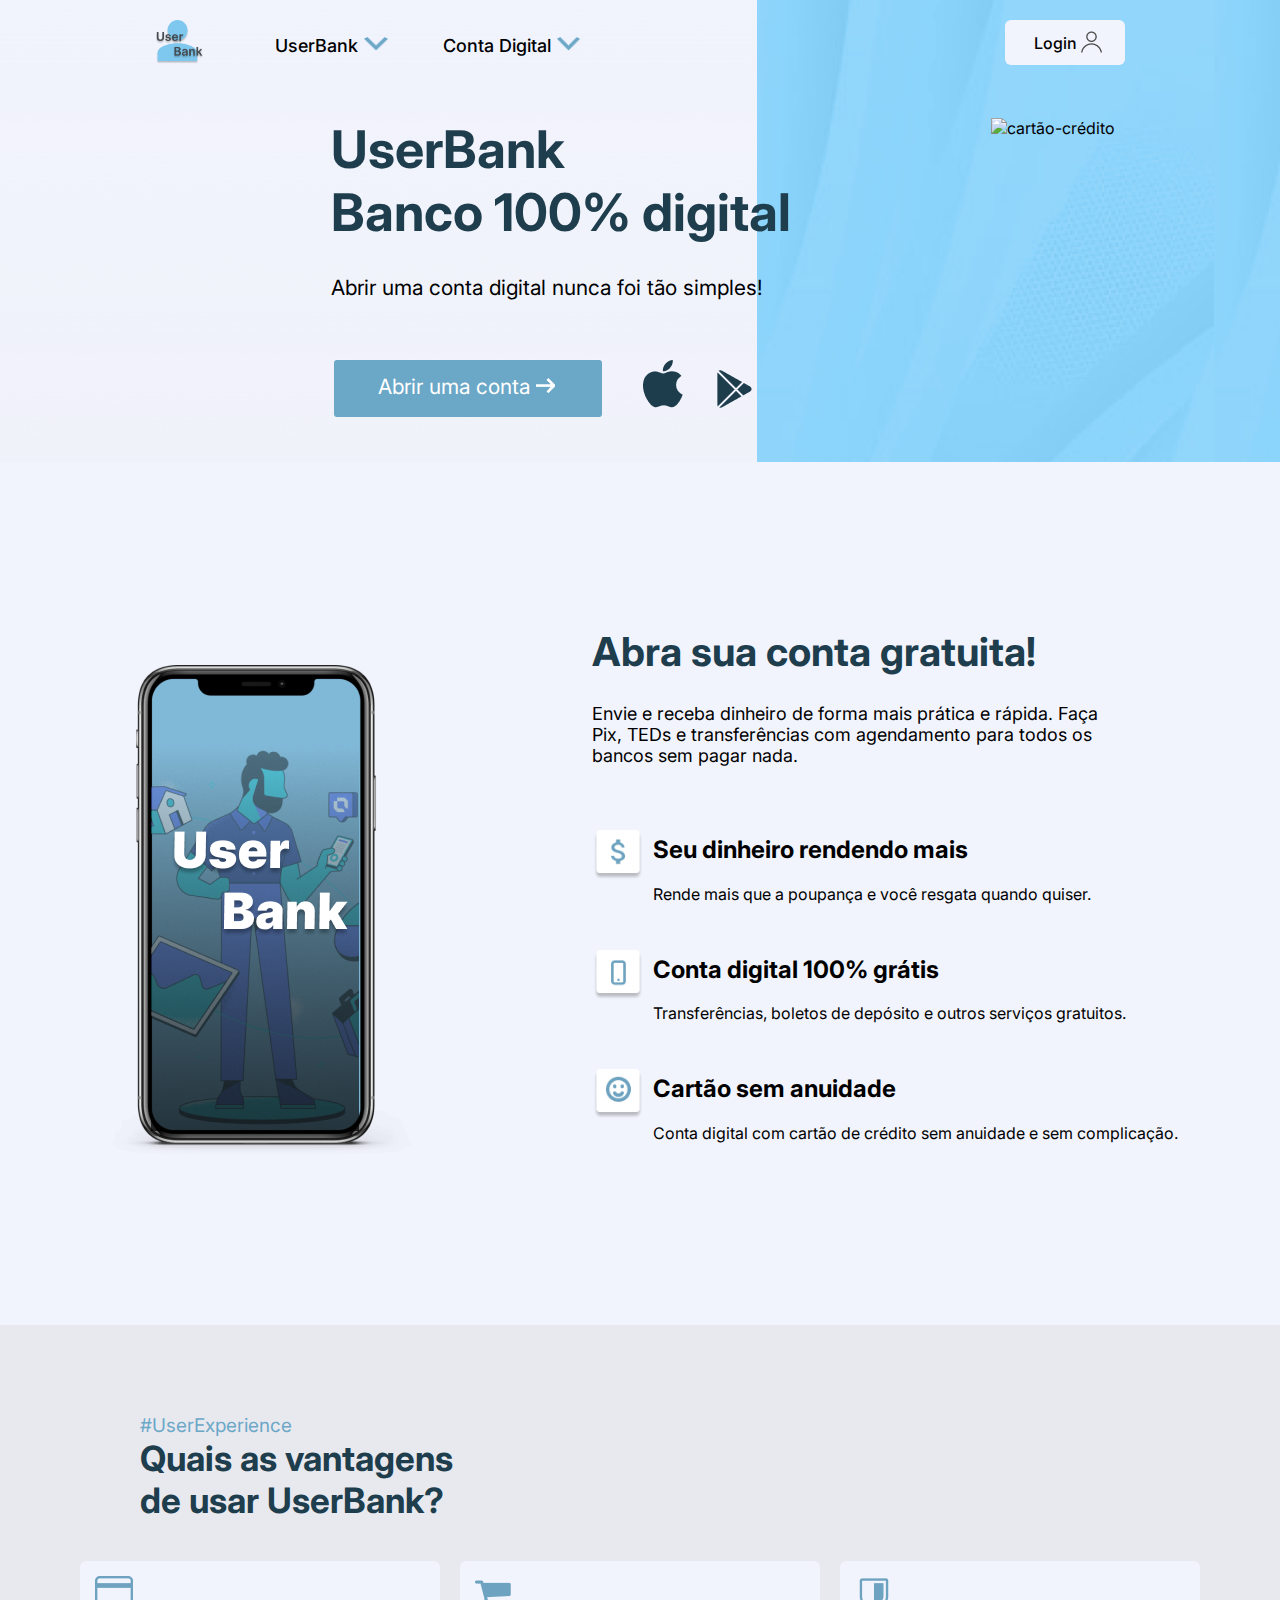
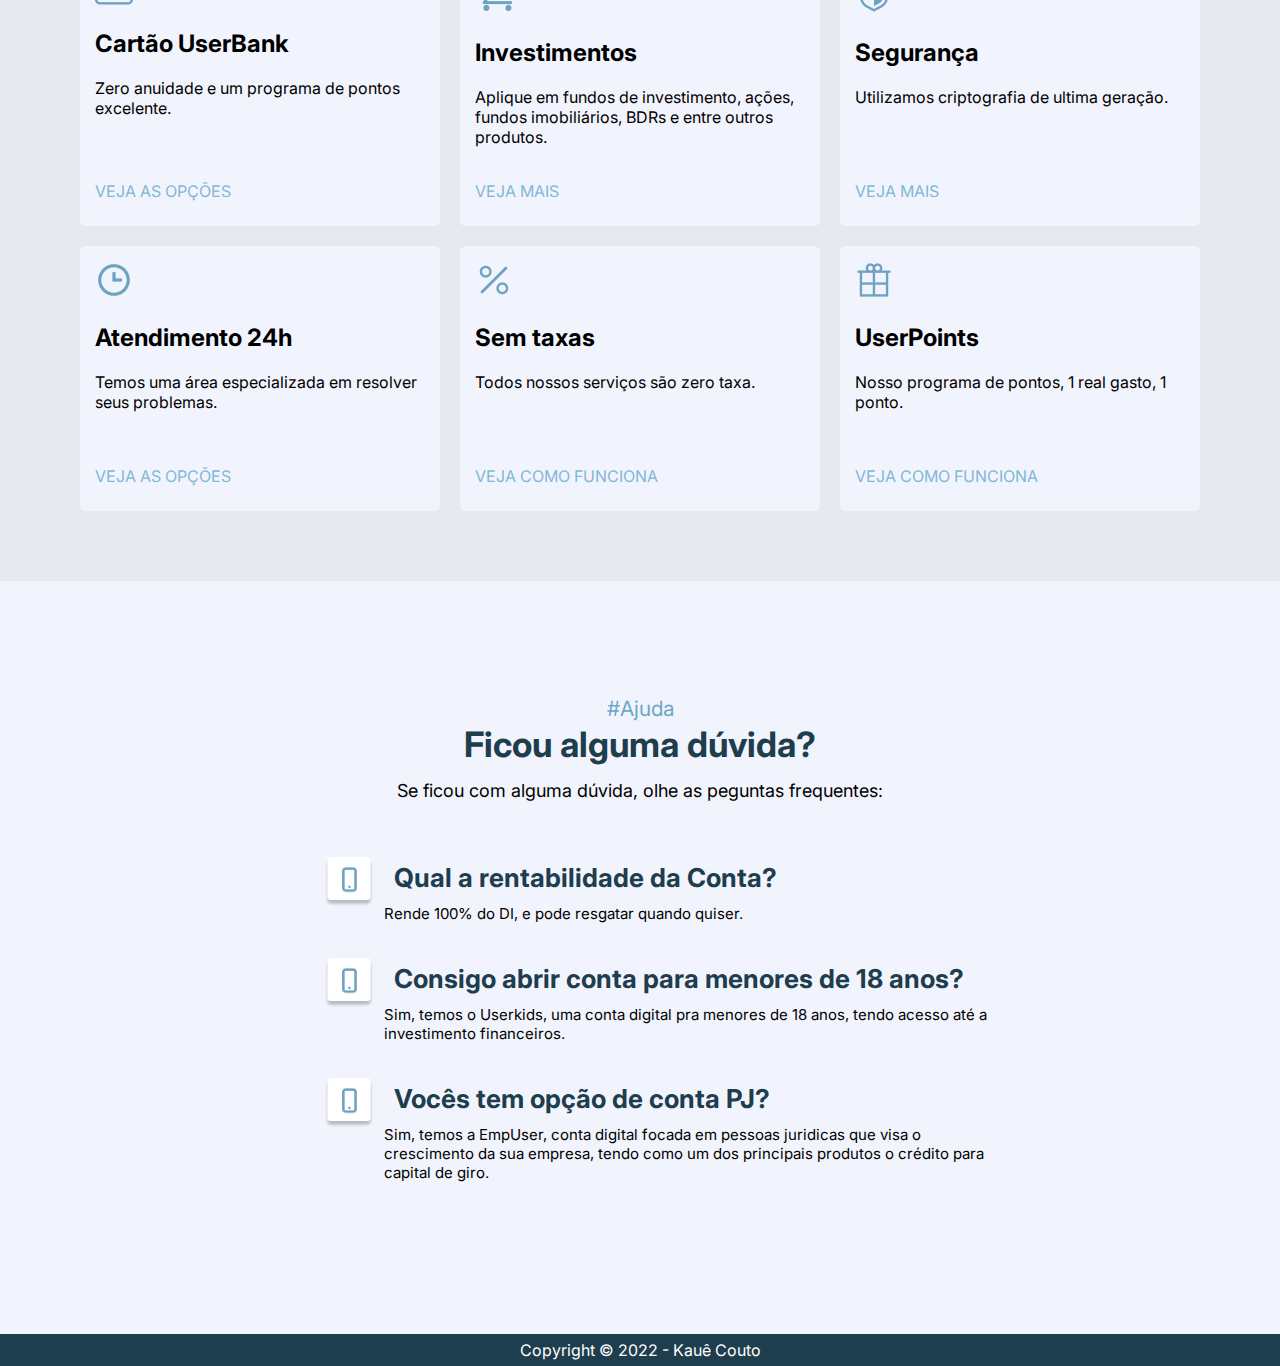
==== home/index.html @ 18cbf7d1 "novas melhorias" ====
<!DOCTYPE html>
<html lang="pt-br">
<head>
    <meta charset="UTF-8">
    <meta http-equiv="X-UA-Compatible" content="IE=edge">
    <meta name="viewport" content="width=device-width, initial-scale=1.0">
    <title>UserBank</title>
    <link rel="stylesheet" href="../style/style.css">
    <link rel="preconnect" href="https://fonts.googleapis.com">
    <link rel="preconnect" href="https://fonts.gstatic.com" crossorigin>
    <link href="https://fonts.googleapis.com/css2?family=Inter:wght@100;200;400;500;700&display=swap" rel="stylesheet">
    <link rel="shortcut icon" href="../imagens/favicon.ico" type="image/x-icon">
</head>
<body>
    <main>
        <section class="topo">
            <header>
                <div class="items-header">
                    <section class="menu-flex">
                        <a href="../home/index.html"><img src="../imagens/logo-userbank2.png" alt="logo" id="logo"></a>
                        <h2>UserBank <img src="../imagens/Vector.png" alt="seta-baixo"> </h2>
                        <h2>Conta Digital <img src="../imagens/Vector.png" alt="seta-baixo"> </h2>
                    </section>
                    <section id="header-buttom"><a href="">Login<img src="../imagens/logo-buttom.png" alt="logo-usuário"></a></section>
                </div>
            </header>
            <article class="principal">
                <div class="conteudo-principal">
                    <h1>UserBank<br>Banco 100% digital</h1>
                    <p>Abrir uma conta digital nunca foi tão simples!</p>
                    <aside>
                        <div class="nav-principal">
                            <a href="../criar-conta/criar-conta.html" id="button">Abrir uma conta <img src="../imagens/seta.png" alt="imagem-seta"></a>
                            <ul>
                                <li><a href="https://www.apple.com/br/app-store/" target="_blank"><img src="../imagens/logo-apple.png" alt="logo-apple"></a></li>
                                <li><a href="https://play.google.com/store/games?utm_source=latam_Med&utm_medium=hasem&utm_content=Jul1520&utm_campaign=Evergreen&pcampaignid=MKT-FDR-latam-br-1002290-Med-hasem-py-Evergreen-Jul1520-Text_Search_BKWS-41905086&gclid=Cj0KCQjwxveXBhDDARIsAI0Q0x3iPCXiD33OQpVtV9m7NaFHiMIhlcOXJaumCvkGXsngM12v56jOOU4aAuBSEALw_wcB&gclsrc=aw.ds" target="_blank"><img src="../imagens/logo-play-store.png" alt="logo-play-store"></a></li>
                            </ul>
                        </div>
                    </aside>
                </div>
                    <picture>
                        <source media="(max-width:1400px)" srcset="imagens/cartão-flutuando-p.png" id="cartao-p">
                        <img src="../imagens/cartão-flutuando2.png" alt="cartão-crédito" id="cartao">
                    </picture>
            </article>
        </section>
        <section class="segunda-section">
            <picture id="celular">
                <source media="(max-width: 1100px)" srcset="../imagens/Celular-p.png" id="celular-p">
                <img src="../imagens/Celular.png" alt="imagem-celular" id="celular-g">
            </picture>
            <section class="grupo-conteudo">
                <div class="conteudo-segunda">
                    <h1>Abra sua conta gratuita!</h1>
                    <p>Envie e receba dinheiro de forma mais prática e rápida. Faça Pix, TEDs e transferências com agendamento para todos os bancos sem pagar nada.
                    </p>
                </div>
                <article>
                    <ul class="lista">
                        <li>
                            <img src="../imagens/image-sifrao.png" alt="imagem-sifrao">
                            <div>
                                <h2>Seu dinheiro rendendo mais</h2>
                                <p>Rende mais que a poupança e você resgata quando quiser.</p>
                            </div>
                        </li>
                        <li>
                            <img src="../imagens/image-celular.png" alt="imagem-celular">
                            <div>
                                <h2>Conta digital 100% grátis</h2>
                                <p>Transferências, boletos de depósito e outros serviços gratuitos.
                                </p>
                            </div>
                        </li>
                        <li>
                            <img src="../imagens/image-feliz.png" alt="figurinha-feliz">
                            <div>
                                <h2>Cartão sem anuidade</h2>
                                <p>Conta digital com cartão de crédito sem anuidade e sem complicação.</p>
                            </div>
                        </li>
                    </ul>
                </article>
            </section>
        </section>
        <section class="terceira-section">
            <section class="section-vantagens">
                <article>
                    <div class="titulo-vantagens">
                        <p>#UserExperience</p>
                        <h1>Quais as vantagens de usar UserBank?</h1>
                    </div>
                </article>
                <ul class="cards-vantagens">
                    <li> <img src="../imagens/cartao.png" alt="imagem-cartão">
                    <h2>Cartão UserBank</h2>
                    <p>Zero anuidade e um programa de pontos excelente.</p>
                    <a href="">VEJA AS OPÇÕES</a>
                 </li>
                    <li> <img src="../imagens/carrinho.png" alt="imagem-carrinho">
                    <h2>Investimentos</h2>
                    <p>Aplique em fundos de investimento, ações, fundos imobiliários, BDRs e entre outros produtos.</p>
                    <a href="">VEJA MAIS</a>
                 </li>
                    <li> <img src="../imagens/escudo.png" alt="imagem-escudo">
                    <h2>Segurança</h2>
                    <p>Utilizamos criptografia de ultima geração.</p>
                    <a href="">VEJA MAIS</a>
                 </li>
                    <li> <img src="../imagens/relogio.png" alt="imagem-relógio">
                    <h2>Atendimento 24h</h2>
                    <p>Temos uma área especializada em resolver seus problemas.</p>
                    <a href="">VEJA AS OPÇÕES</a>
                 </li>
                    <li> <img src="../imagens/porcentagem.png" alt="imagem-procentagem">
                    <h2>Sem taxas</h2>
                    <p>Todos nossos serviços são zero taxa.</p>
                    <a href="">VEJA COMO FUNCIONA</a>
                 </li>
                    <li> <img src="../imagens/presente.png" alt="imagem-presente">
                    <h2>UserPoints</h2>
                    <p>Nosso programa de pontos, 1 real gasto, 1 ponto.</p>
                    <a href="">VEJA COMO FUNCIONA</a>
                 </li>
                </ul>
            </section>
        </section>
        <section class="quarta-section">
            <h2>#Ajuda</h2>
            <h1>Ficou alguma dúvida?</h1>
            <p>Se ficou com alguma dúvida, olhe as peguntas frequentes:</p>
            <main class="conteudo-ajuda">
                <ul class="lista">
                    <li>
                        <img src="../imagens/image-celular.png" alt="imagem-celular">
                        <div id="perguntas"> 
                            <h2>Qual a rentabilidade da Conta?</h2>
                            <p>Rende 100% do DI, e pode resgatar quando quiser.</p>
                        </div>
                    </li>
                    <li>
                        <img src="../imagens/image-celular.png" alt="imagem-celular">
                        <div id="perguntas">
                            <h2>Consigo abrir conta para menores de  18 anos?</h2>
                            <p>Sim, temos o Userkids, uma conta digital pra menores de 18 anos, tendo acesso até a investimento financeiros.</p>
                        </div>
                    </li>
                    <li>
                        <img src="../imagens/image-celular.png" alt="imagem-celular">
                        <div id="perguntas">
                            <h2>Vocês tem opção de conta PJ?</h2>
                            <p>Sim, temos a EmpUser, conta digital focada em pessoas juridicas que visa o crescimento da sua empresa, tendo como um dos principais produtos o crédito para capital de giro.</p>
                        </div>
                    </li>
                </ul>
            </main>
        </section>
    </main>
    <footer>
        <p>Copyright © 2022  - Kauê Couto</p>
    </footer>
</body>
</html>
---- style/style.css ----
:root{
    --cor1: #F2F4FD;
    --cor2: #D3EDFB;
    --cor3: #6BA7C7;
    --cor4: #80B8D7;
    --cor5: #1E3D4D;
    --cor6: #67747A;
}

body{
    padding: 0%;
    margin: 0%;
    font-family:'Inter', sans-serif;
    background-color: var(--cor1);
}

a{
    text-decoration: none;
    color: black;
}

.flex-container{
    display: flex;
    max-width: 1000px;
    width: 100%;
    margin: auto;
}

header{
    padding-top: 20px;
    background-color: transparent;
    max-width: 1000px;
    width: 100%;
    margin: auto;
}

.items-header{
    display: flex;
    justify-content: space-between;
}

header .menu-flex{
    max-width: 450px;
    width: 100%;
    display: flex;
    justify-content: space-between;
}

.flex-container-menu{
    justify-content: space-around;
}

header h2{
    padding: 0px 4px;
    font-size: 18px;
    font-weight: 500;
    display: flex;
    flex-direction: row;
    flex-wrap: wrap;
    justify-content: center;
}

header #logo{
    height: 44px;
    padding-left: 15px;
    padding-right: 26px;
}

#logo:hover{
    top: 1px;
    position: relative;
}

header h2>img{
    max-width: 85px;
    height: 14px;
    padding: 2px 6px;

}

header a{
    line-height: 40px;
}

#header-buttom{
    display: flex;
    flex-direction: row;
    width: 120px;
    height: 45px;
    border-radius: 6px;
    color: black;
    text-decoration: none;
    background-color: var(--cor1);
    justify-content: center;
    align-items: center;
    margin-right: 15px;
    font-weight: 500;
}

#header-buttom:hover{
    background-color: white;
    box-shadow: 2px 3px 3px -3px rgb(0 0 0 / 52%);
}

#header-buttom img{
    position: absolute;
    padding-top: 6px ;
}

#header-buttom a{
    padding-right: 20px;
}

.topo{
    background-image: url(../imagens/backgound2.png);
    height: 100%;
}

.principal{
    margin: auto;
    display: flex;
    justify-content: center;
    flex-wrap: wrap-reverse;
    padding-left: 60px;
}
 
.principal aside{
    max-width: 455px;
    width: 100%;
    align-self: flex-start;
}

.conteudo-principal{
    max-width: 590px;
    width: 100%;
    display: inline-block;
    align-self: center;
    margin-top: 5px;
    margin-left: 105px;
    display: flex;
    align-items: flex-start;
    justify-content: center;
    flex-direction: column;
}

.conteudo-principal h1{
    max-width: 490px;
    font-size: 52px;
    color: var(--cor5);
    margin-bottom: 10px;
}

.conteudo-principal p{
    max-width: 490px;
    width: 100%;
    font-size: 21px;
    margin-bottom: 60px;
    padding-top: 0%;
}

.conteudo-principal #button{
    max-width: 230px;
    width: 100%;
    height: 57px;
    background-color: var(--cor3);
    padding-right: 20px;
    padding-left: 18px;
    color: white;
    border-radius: 3px;
    font-size: 21px;
    margin-bottom: 20px;
}

.conteudo-principal ul{
    padding-left: 15px;
}

.conteudo-principal ul,li{
    display: inline-block;
    margin: 0%;
}

.conteudo-principal li {
    padding-right:30px;
}

.conteudo-principal ul{
    padding-left: 35px;
    padding-bottom: 50px;
}

.nav-principal{
    max-width: 490px;
    margin-right: 40px;
    width: 100%;
    display: flex;
    justify-content: space-around;
    flex-wrap: wrap;
}

.nav-principal>a{
    flex-grow: 0;
    flex-basis: 267px;
    height: 57px;
    padding: 0%;
    line-height: 54px;
    text-align: center;
}

.nav-principal>a:hover{
    background-color: var(--cor4);
    border: 0.5px solid rgba(0, 0, 0, 0.393);
    color: rgb(234, 233, 233);
}
    

#cartao{
    display: inline-block;
    margin-top: 40px;
    margin-left: 70px;
}

.segunda-section{
    display: flex;
    justify-content: space-around;
    flex-wrap: wrap;
    margin: 60px 0px;
}

#celular{
    display: flex;
    align-items: center;
    margin-top: 30px;
}

#celular-g{
    margin-top: 10px;
    margin-left: 20px;
} 

#celular-p{
    position: relative;
    top: 30px;
    left: 30px;
}

.conteudo-segunda h1{
    padding-top: 15px;
    font-size: 40px;
    color: var(--cor5);
    max-width: 480px;
    width: 100%;
    margin-top:60px;
}

.conteudo-segunda p{
    font-size: 18px;
    max-width: 515px;
    width: 100%;
}

.segunda-section article{
    display: flex;
    max-width: 600px;
}

.grupo-conteudo{
    display: flex;
    flex-direction: column;
    margin-bottom: 40px;
    padding: 30px;
}

.lista{
    max-width: 680px;
    padding-left: 0%;
}

.lista li{
    margin: 20px 1px;
    display: flex;
}

.lista div > p{
    margin-top: 0;
}

.lista li>img{
    padding: 10px 0px;
    padding-right: 10px;
    height: 50px;
    flex-shrink: 1;
}

.lista li>div{
    float: right;
}

.lista div>h2{
    margin-top: 0%;
    margin-top: 15px;
}

.terceira-section{
    background-color:#E8E9EF ;
}

.section-vantagens{
    display: flex;
    flex-direction: column;
    justify-content: center;
    max-width: 1200px;
    margin: auto;
    padding-bottom: 60px;
    padding-top: 20px;
}
 
.section-vantagens article{
    display: flex;
    justify-content: flex-start;
}

.titulo-vantagens{
    max-width: 370px;
    padding-left: 70px;
    margin-top: 50px;
}

.titulo-vantagens p{
    color:var(--cor3) ;
    font-size: 19px;
    margin-bottom: 0%;
    padding-left: 30px;
}

.titulo-vantagens h1{
    color: var(--cor5);
    font-size: 35px;
    margin-top: 0px;
    margin-bottom: 30px;
    padding-left: 30px;
}

.cards-vantagens{
    max-width: 1150px;
    display: flex;
    flex-wrap: wrap;
    margin: auto;
    align-self: center;
    padding: 0%;
    justify-content: center;
}

.cards-vantagens li{
    max-width: 330px;
    height: 235px;
    background-color: var(--cor1);
    margin: 10px;
    border-radius: 6px;
    padding: 15px;
    flex-shrink: 1;
    flex-grow: 3;
    position: relative;
}

.cards-vantagens li:hover{
    box-shadow: 0px 0px 3px -1px black;
}

.cards-vantagens li>p{
    margin-bottom: 45px;
}

.cards-vantagens a{
    color:var(--cor4);
    position: absolute;
    top:220px
}

.cards-vantagens a:hover{
    text-decoration: underline;
}

.quarta-section {
    padding: 25px;
}

.quarta-section h2{
    color: var(--cor3);
    font-size: 21px;
    text-align: center;
    font-weight: normal;
    margin-bottom: 1px;
    margin-top: 90px;
}

.quarta-section h1{
    color:var(--cor5);
    font-size: 35px;
    text-align: center;
    margin-top: 2px;
    margin-bottom: 15px;
}

.quarta-section p{
    font-size: 18px;
    text-align: center;
    margin-top: 1px;
    margin-bottom: 5px;
}

.conteudo-ajuda{
    display: flex;
    flex-direction: row;
    justify-content: center;
    padding: 20px;
    padding-top: 5px;
    padding-left: 55px;
    margin-bottom: 50px;
    padding-right: 10px;
}


#perguntas >h2{
    font-size: 26px;
    color: var(--cor5);
    text-align: start;
    font-weight: bold;
    padding-right: 10px;
    padding-bottom: 10px;
    padding-left: 10px;
}

#perguntas p{
    font-size: 15px;
    text-align: start;
}

footer{
    background-color: var(--cor5);
    margin-bottom: 0%;
    padding-bottom: 0%;
}

footer p{
    color: white;
    font-size: 16px;
    text-align: center;
    padding:6px;
    margin-bottom: 0%;
}

@media (max-width: 600px) {
    .principal .conteudo-principal{
       max-width: 350px;
       width: 100%;
       margin-left: 0%;
    }

    .conteudo-principal h1,p{
        padding: 10px;
    }

    .conteudo-ajuda{
        padding-left: 14px;
    }
}

@media (max-width: 700px) {
    .conteudo-principal{
        margin-left: 35px;
    }

    .nav-principal{
        max-width: 350px;
        margin-bottom: 10px;
    }

    header h2{
        display: none;
    }

    #cartao{
        margin-left: 0%;
    }

    .principal{
        padding-left: 10px;
    }

    #logo{
        margin-left: 15px;
    }

    #celular{
        margin-right: 30px;
    }

    .titulo-vantagens{
        padding-left: 0px;
    }

    .section-vantagens article{
        align-self: center;
    }

    .cards-vantagens{
        margin: auto;
       padding-left: 0px;
    }

    .titulo-vantagens h1,p{
        padding-left: 5px;
    }

}

@media (max-width:1120px) {
    .principal{
        padding: 0%;
    }

    .conteudo-principal{
        margin-left: 50px;
    }
}
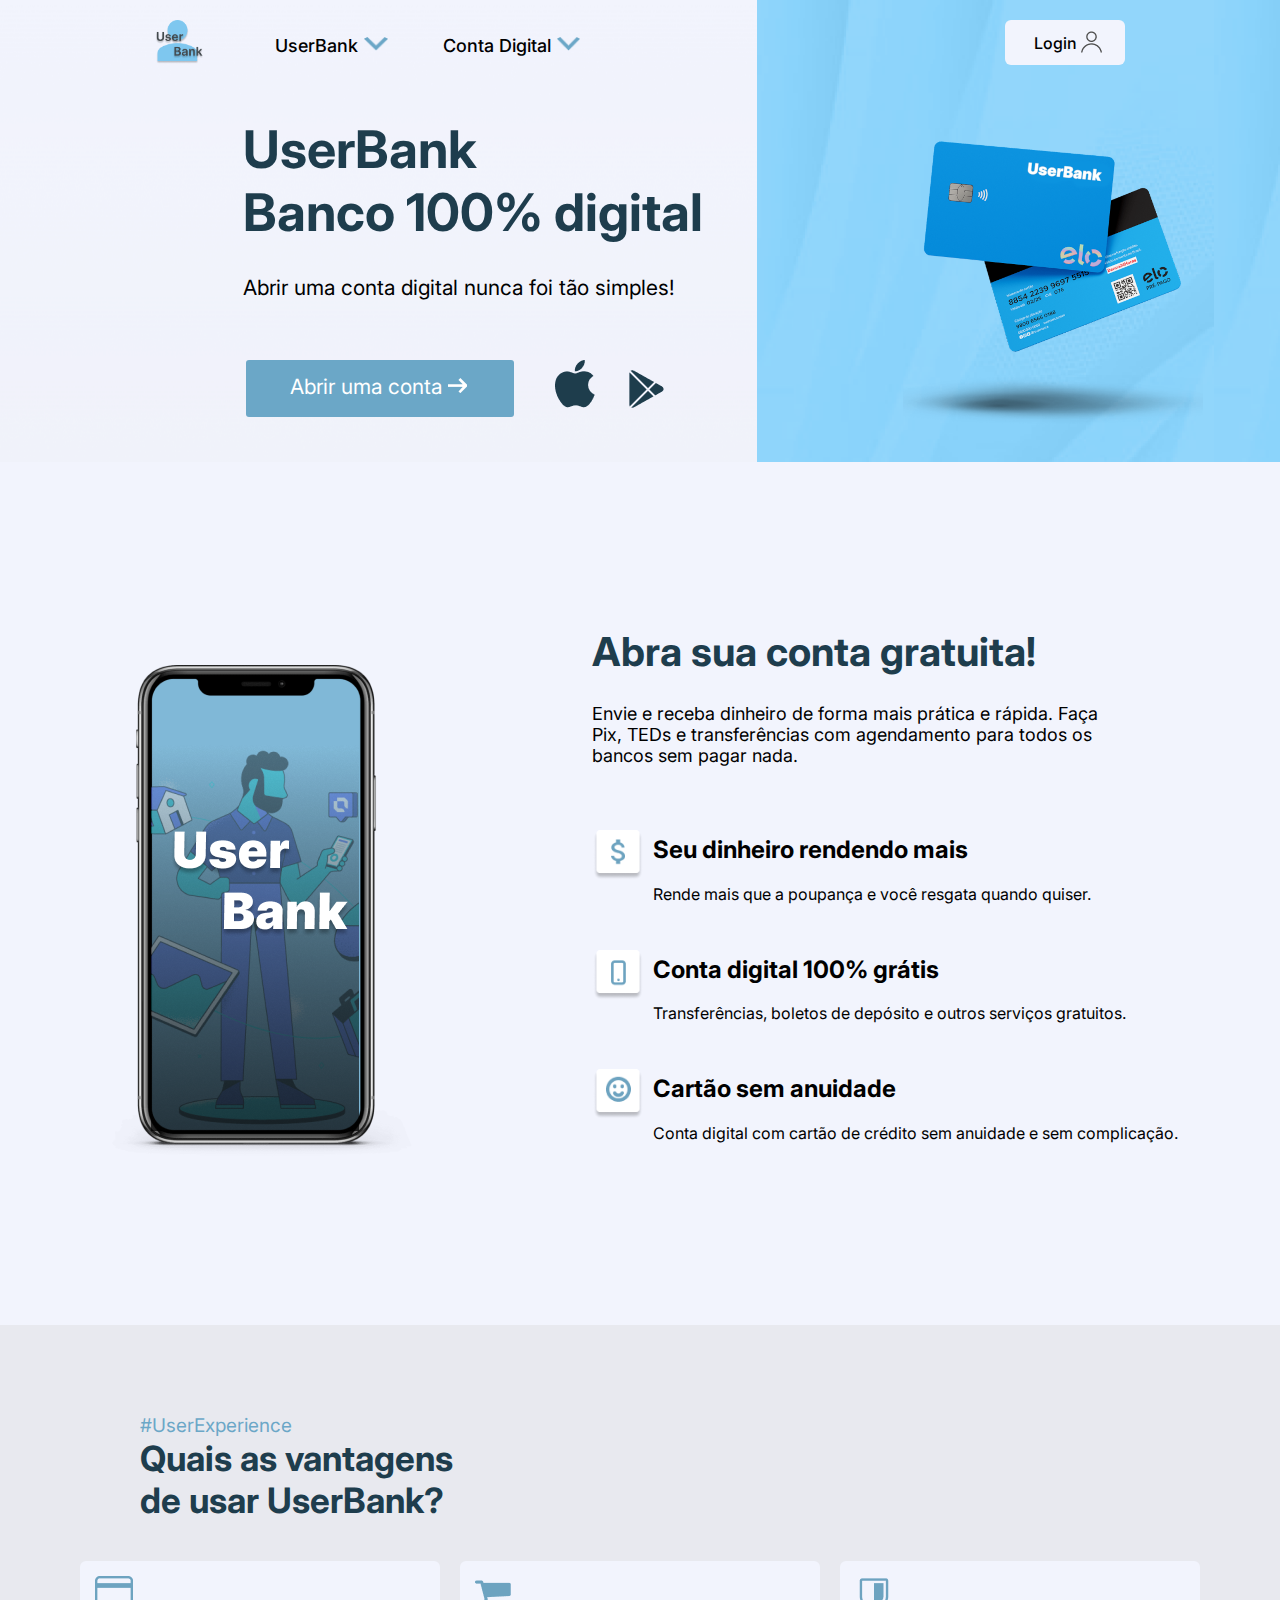
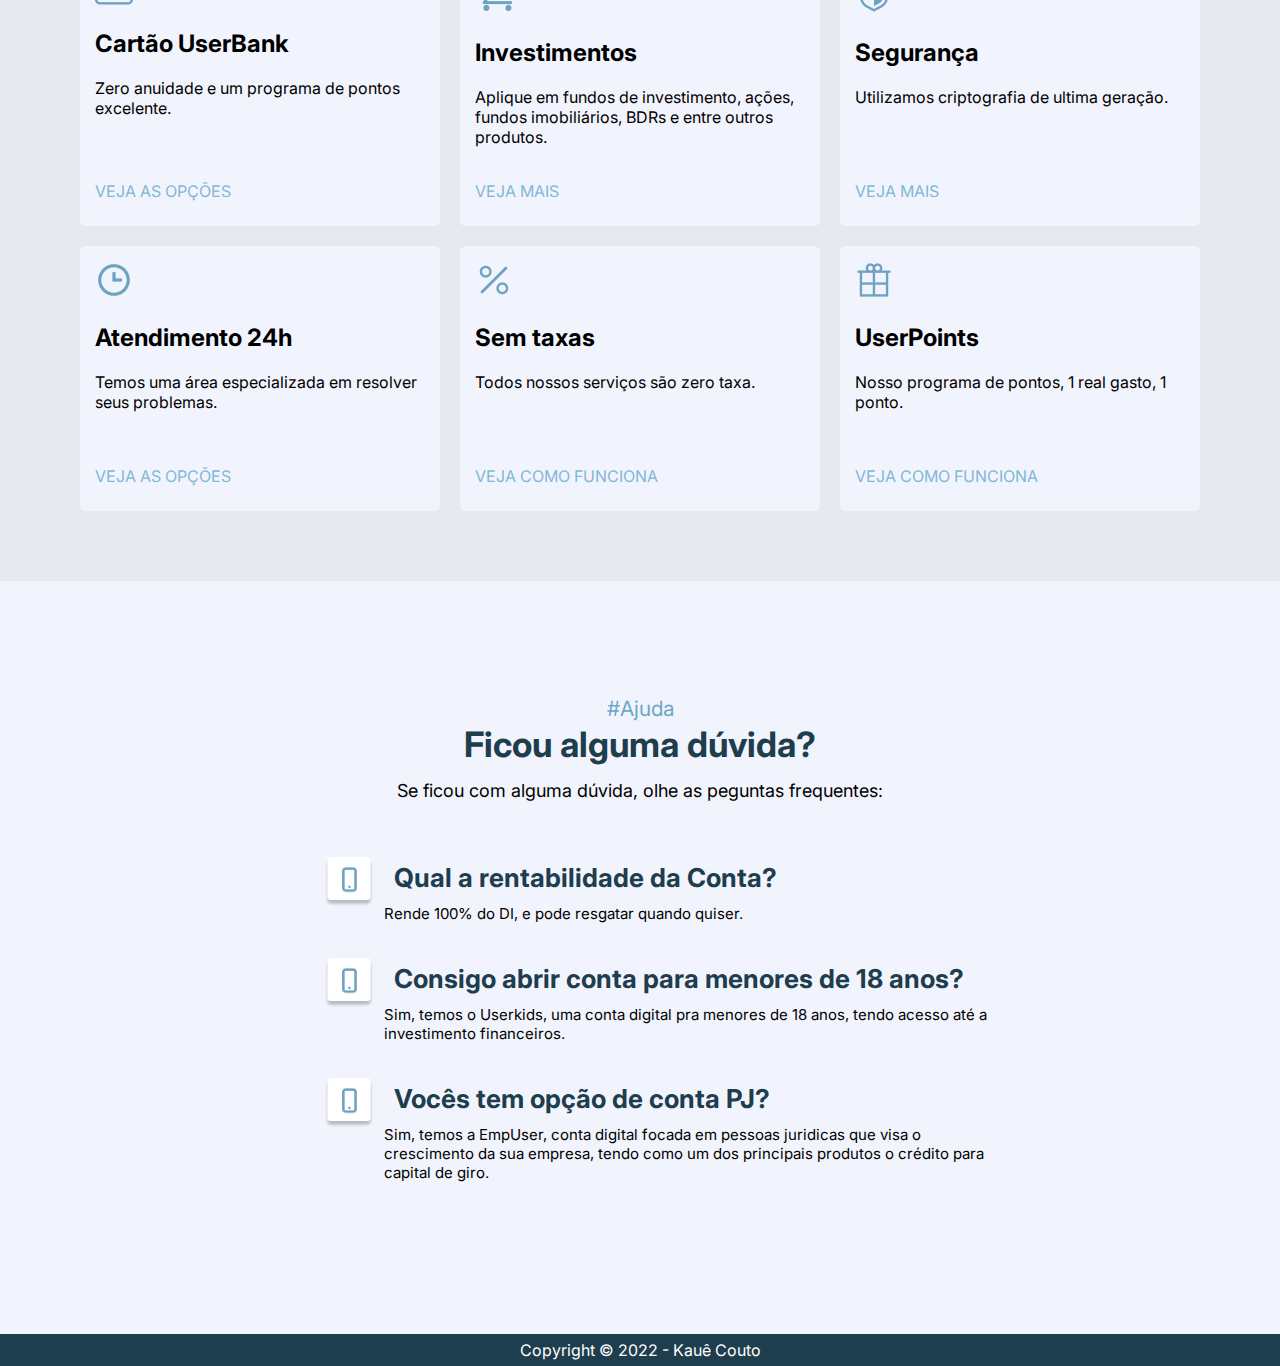
==== commit 9093f2e7: "Melhorias" ====
--- a/home/index.html
+++ b/home/index.html
@@ -39,7 +39,7 @@
                     </aside>
                 </div>
                     <picture>
-                        <source media="(max-width:1400px)" srcset="imagens/cartão-flutuando-p.png" id="cartao-p">
+                        <source media="(max-width:1400px)" srcset="../imagens/cartão-flutuando-p.png" id="cartao-p">
                         <img src="../imagens/cartão-flutuando2.png" alt="cartão-crédito" id="cartao">
                     </picture>
             </article>
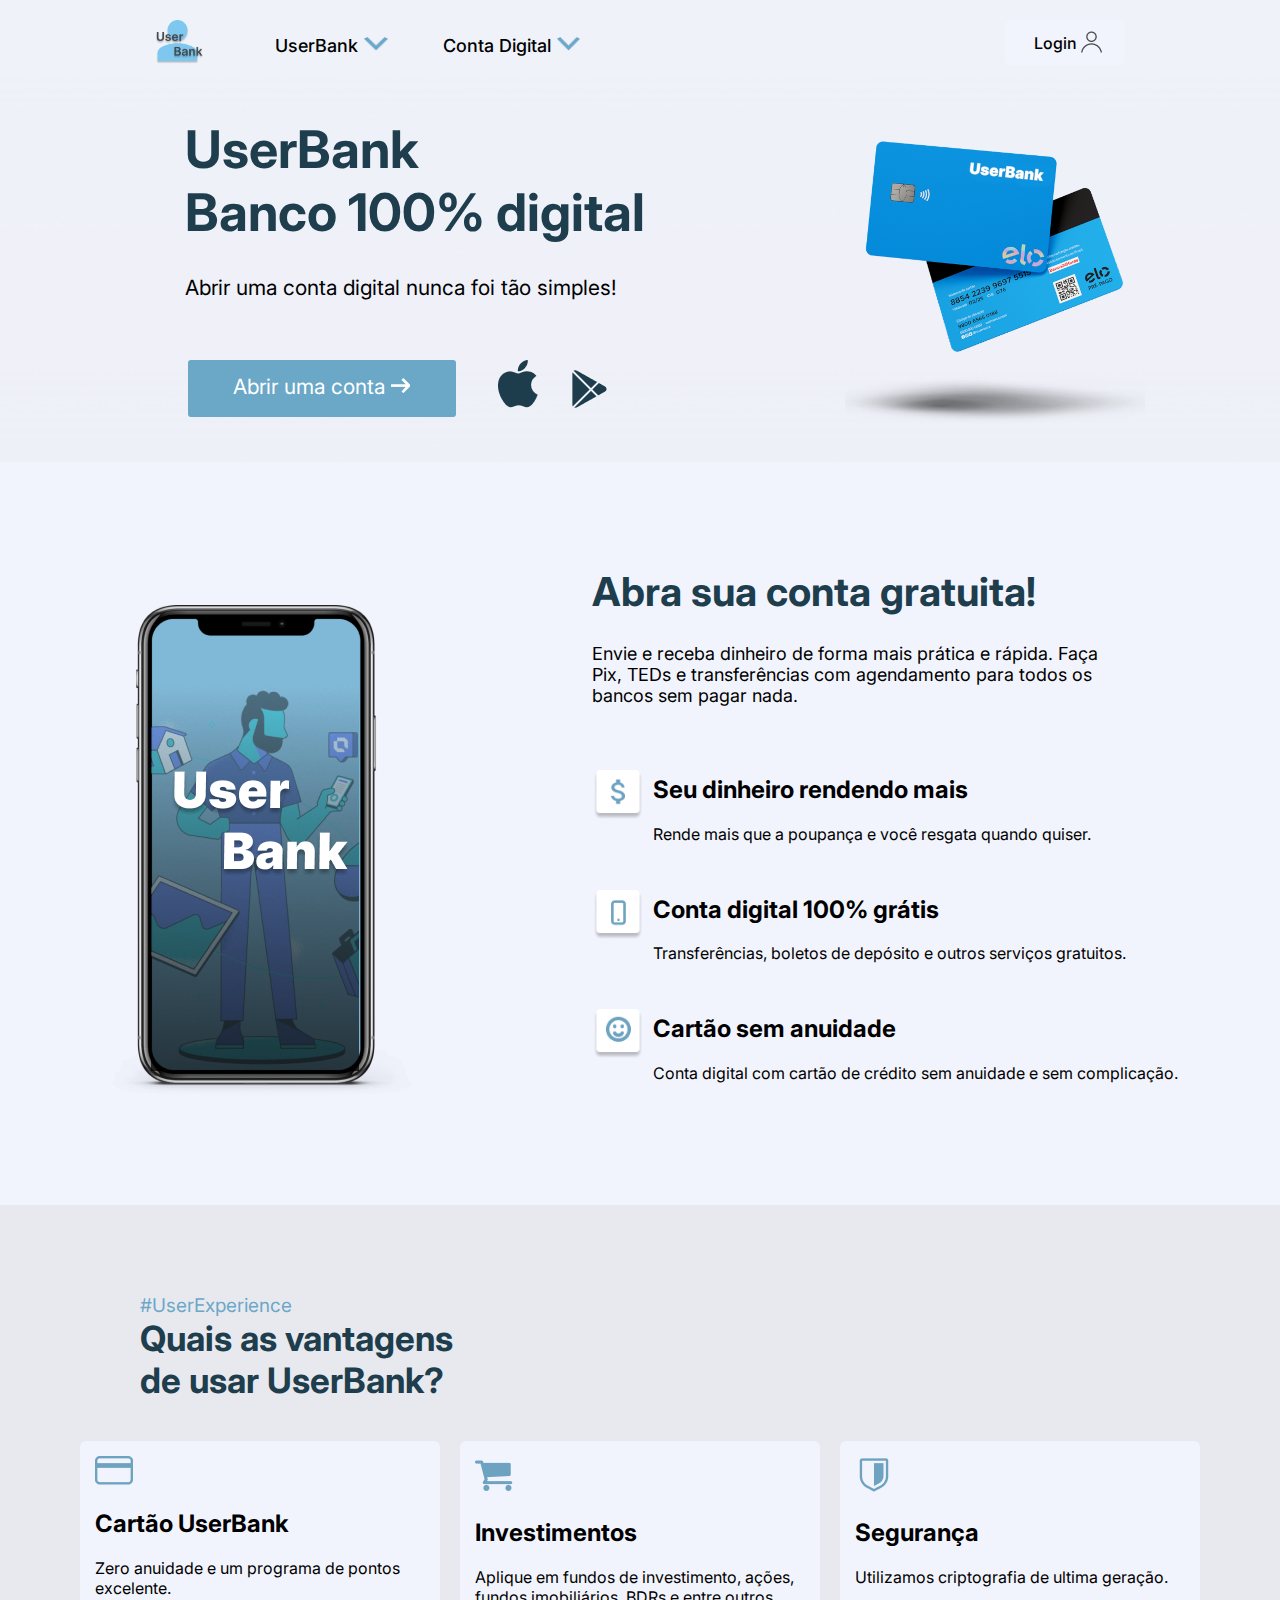
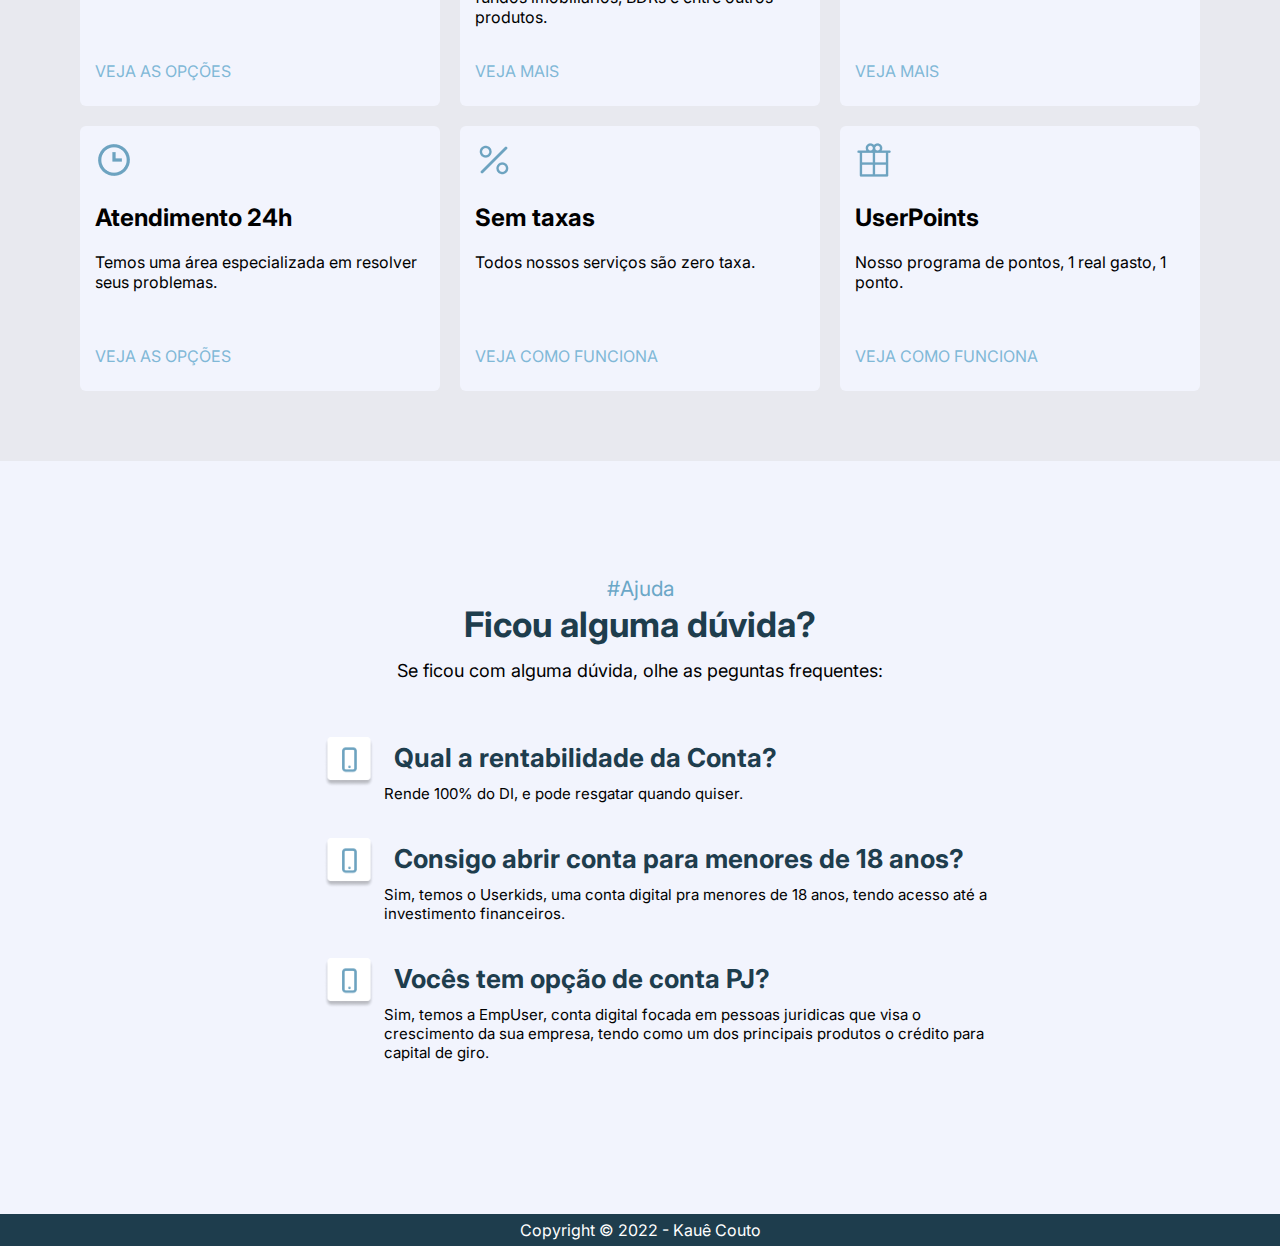
==== commit 36c34816: "responsivo" ====
--- a/home/index.html
+++ b/home/index.html
@@ -44,7 +44,7 @@
                     </picture>
             </article>
         </section>
-        <section class="segunda-section">
+        <section class="segunda-section container">
             <picture id="celular">
                 <source media="(max-width: 1100px)" srcset="../imagens/Celular-p.png" id="celular-p">
                 <img src="../imagens/Celular.png" alt="imagem-celular" id="celular-g">
@@ -83,7 +83,7 @@
                 </article>
             </section>
         </section>
-        <section class="terceira-section">
+        <section class="terceira-section container">
             <section class="section-vantagens">
                 <article>
                     <div class="titulo-vantagens">
@@ -125,7 +125,7 @@
                 </ul>
             </section>
         </section>
-        <section class="quarta-section">
+        <section class="quarta-section container">
             <h2>#Ajuda</h2>
             <h1>Ficou alguma dúvida?</h1>
             <p>Se ficou com alguma dúvida, olhe as peguntas frequentes:</p>
--- a/style/style.css
+++ b/style/style.css
@@ -10,6 +10,11 @@
     --cor6: #67747A;
 }
 
+.container{
+    max-width: 1440px;
+    margin: auto;
+}
+
 body{
     padding: 0%;
     margin: 0%;
@@ -115,7 +120,10 @@
 }
 
 .topo{
-    background-image: url(../imagens/backgound2.png);
+    background-image: url(../imagens/backgound2.1.png);
+    background-size: 125rem;
+    background-repeat: no-repeat;
+    background-position: center;
     height: 100%;
 }
 
@@ -227,7 +235,6 @@
     display: flex;
     justify-content: space-around;
     flex-wrap: wrap;
-    margin: 60px 0px;
 }
 
 #celular{
@@ -518,7 +525,12 @@
 
 }
 
-@media (max-width:1120px) {
+@media (max-width:1400px) {
+    .topo{
+        background-position: left;
+        background-size: 180rem;
+    }
+
     .principal{
         padding: 0%;
     }
